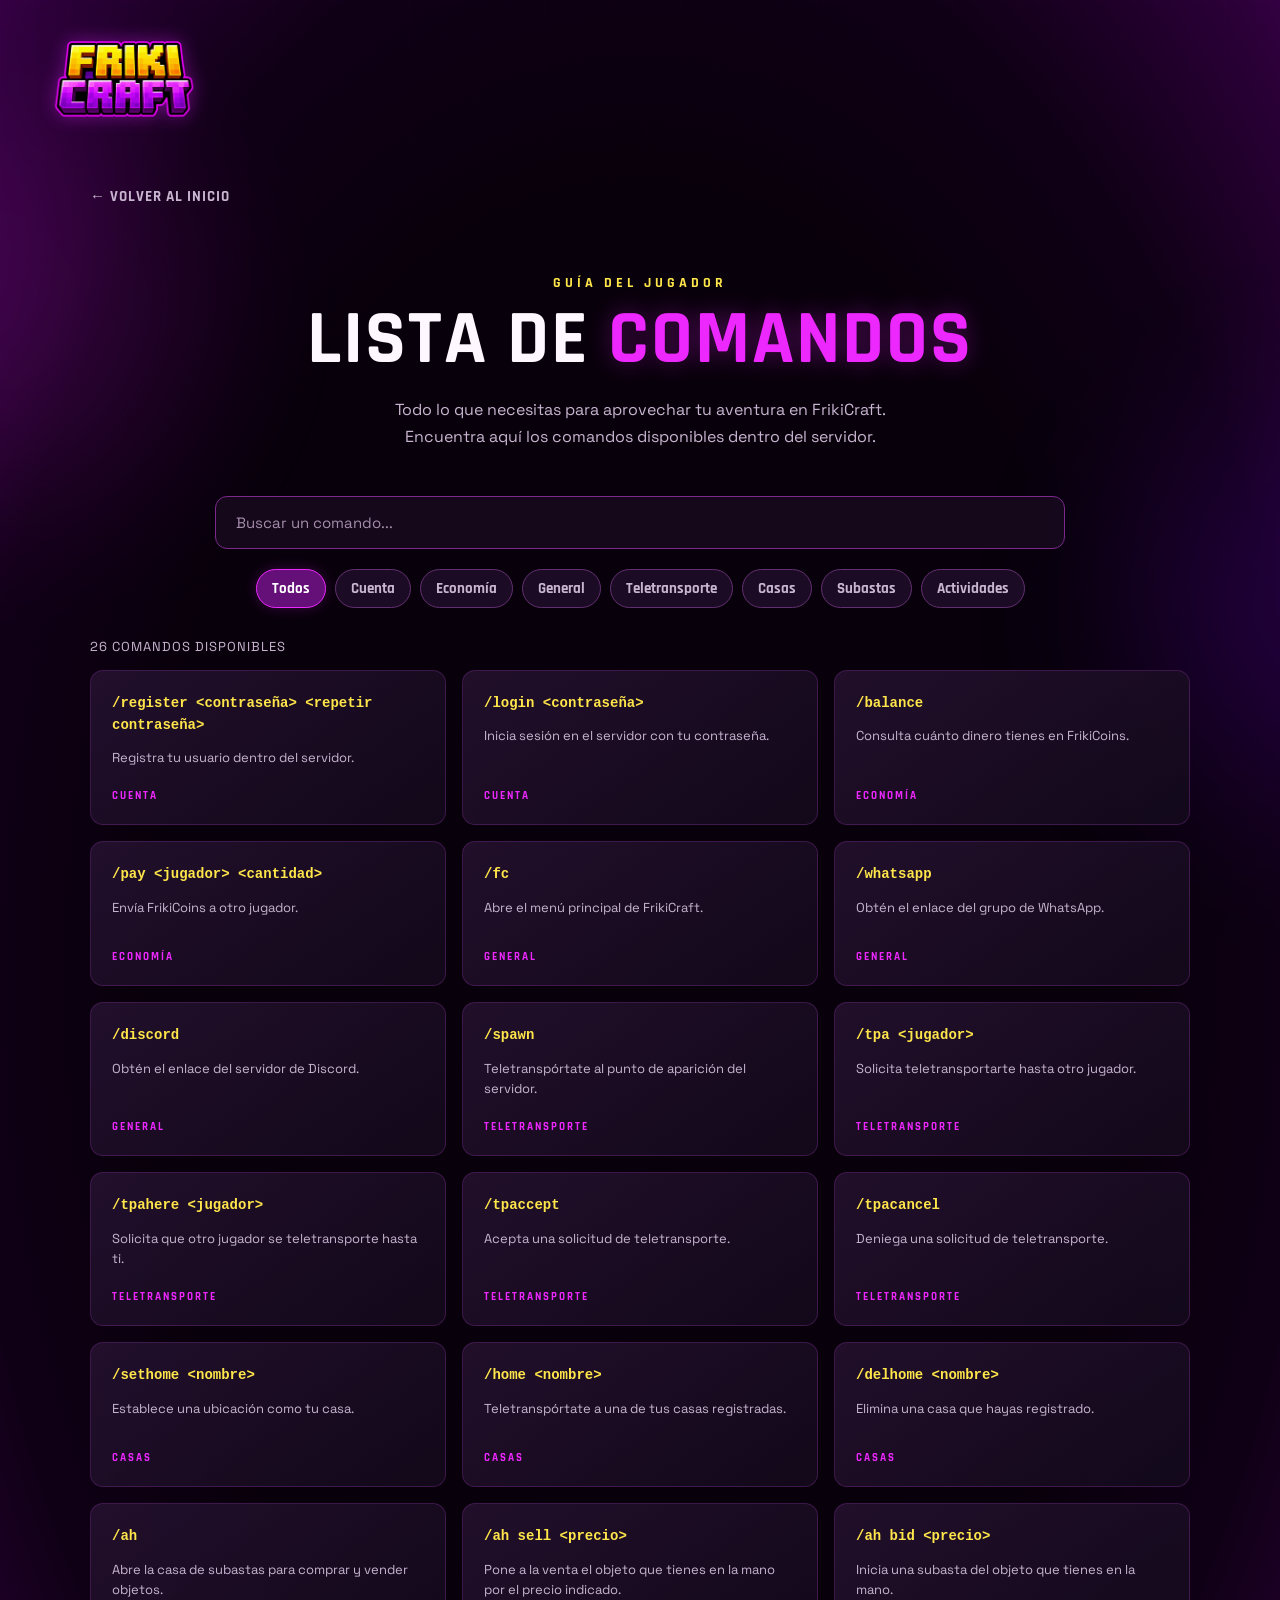
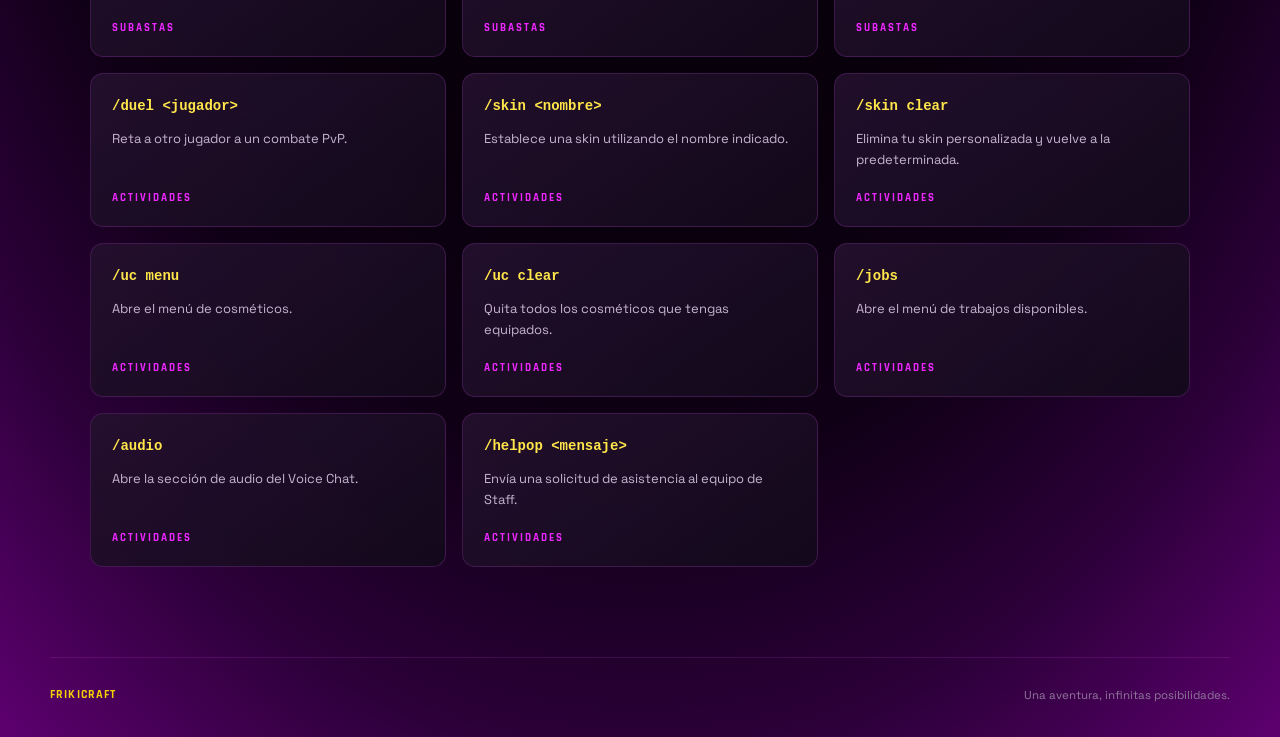
==== comandos.html @ 7a0c2e12 "Version casi completa" ====
<!DOCTYPE html>
<html lang="es">
<head>
  <meta charset="UTF-8">
  <meta name="viewport" content="width=device-width, initial-scale=1.0">
  <meta name="theme-color" content="#100016">
  <title>FrikiCraft — Comandos</title>

  <link rel="stylesheet" href="/styles/home.css">
  <link rel="stylesheet" href="/styles/comandos.css">
</head>
<body class="comandos-page">

  <div class="ambient ambient-one"></div>
  <div class="ambient ambient-two"></div>

  <header class="site-header">
    <a class="brand" href="/index.html" aria-label="FrikiCraft, inicio">
      <img src="/assets/frikicraftlogo.png" alt="FrikiCraft">
    </a>
  </header>

  <main class="comandos-container">

    <a class="back-home" href="/index.html">← VOLVER AL INICIO</a>

    <section class="comandos-intro">
      <span class="section-tag">GUÍA DEL JUGADOR</span>
      <h1>LISTA DE <span>COMANDOS</span></h1>
      <p>
        Todo lo que necesitas para aprovechar tu aventura en FrikiCraft.
        Encuentra aquí los comandos disponibles dentro del servidor.
      </p>
    </section>

    <section class="comandos-tools">
      <input
        type="search"
        id="buscadorComandos"
        placeholder="Buscar un comando..."
        autocomplete="off"
        aria-label="Buscar comandos"
      >

      <div class="filtros-comandos">
        <button class="filtro activo" data-filter="todos">Todos</button>
        <button class="filtro" data-filter="cuenta">Cuenta</button>
        <button class="filtro" data-filter="economia">Economía</button>
        <button class="filtro" data-filter="general">General</button>
        <button class="filtro" data-filter="teletransporte">Teletransporte</button>
        <button class="filtro" data-filter="casas">Casas</button>
        <button class="filtro" data-filter="subastas">Subastas</button>
        <button class="filtro" data-filter="actividades">Actividades</button>
      </div>
    </section>

    <div class="comandos-resultados">
      <span id="contadorComandos">27 comandos disponibles</span>
    </div>

    <section class="comandos-grid" id="listaComandos">

      <!-- CUENTA -->
      <article class="comando-card" data-category="cuenta">
        <code>/register &lt;contraseña&gt; &lt;repetir contraseña&gt;</code>
        <p>Registra tu usuario dentro del servidor.</p>
        <span class="comando-categoria">CUENTA</span>
      </article>

      <article class="comando-card" data-category="cuenta">
        <code>/login &lt;contraseña&gt;</code>
        <p>Inicia sesión en el servidor con tu contraseña.</p>
        <span class="comando-categoria">CUENTA</span>
      </article>

      <!-- ECONOMÍA -->
      <article class="comando-card" data-category="economia">
        <code>/balance</code>
        <p>Consulta cuánto dinero tienes en FrikiCoins.</p>
        <span class="comando-categoria">ECONOMÍA</span>
      </article>

      <article class="comando-card" data-category="economia">
        <code>/pay &lt;jugador&gt; &lt;cantidad&gt;</code>
        <p>Envía FrikiCoins a otro jugador.</p>
        <span class="comando-categoria">ECONOMÍA</span>
      </article>

      <!-- GENERAL -->
      <article class="comando-card" data-category="general">
        <code>/fc</code>
        <p>Abre el menú principal de FrikiCraft.</p>
        <span class="comando-categoria">GENERAL</span>
      </article>

      <article class="comando-card" data-category="general">
        <code>/whatsapp</code>
        <p>Obtén el enlace del grupo de WhatsApp.</p>
        <span class="comando-categoria">GENERAL</span>
      </article>

      <article class="comando-card" data-category="general">
        <code>/discord</code>
        <p>Obtén el enlace del servidor de Discord.</p>
        <span class="comando-categoria">GENERAL</span>
      </article>

      <!-- TELETRANSPORTE -->
      <article class="comando-card" data-category="teletransporte">
        <code>/spawn</code>
        <p>Teletranspórtate al punto de aparición del servidor.</p>
        <span class="comando-categoria">TELETRANSPORTE</span>
      </article>

      <article class="comando-card" data-category="teletransporte">
        <code>/tpa &lt;jugador&gt;</code>
        <p>Solicita teletransportarte hasta otro jugador.</p>
        <span class="comando-categoria">TELETRANSPORTE</span>
      </article>

      <article class="comando-card" data-category="teletransporte">
        <code>/tpahere &lt;jugador&gt;</code>
        <p>Solicita que otro jugador se teletransporte hasta ti.</p>
        <span class="comando-categoria">TELETRANSPORTE</span>
      </article>

      <article class="comando-card" data-category="teletransporte">
        <code>/tpaccept</code>
        <p>Acepta una solicitud de teletransporte.</p>
        <span class="comando-categoria">TELETRANSPORTE</span>
      </article>

      <article class="comando-card" data-category="teletransporte">
        <code>/tpacancel</code>
        <p>Deniega una solicitud de teletransporte.</p>
        <span class="comando-categoria">TELETRANSPORTE</span>
      </article>

      <!-- CASAS -->
      <article class="comando-card" data-category="casas">
        <code>/sethome &lt;nombre&gt;</code>
        <p>Establece una ubicación como tu casa.</p>
        <span class="comando-categoria">CASAS</span>
      </article>

      <article class="comando-card" data-category="casas">
        <code>/home &lt;nombre&gt;</code>
        <p>Teletranspórtate a una de tus casas registradas.</p>
        <span class="comando-categoria">CASAS</span>
      </article>

      <article class="comando-card" data-category="casas">
        <code>/delhome &lt;nombre&gt;</code>
        <p>Elimina una casa que hayas registrado.</p>
        <span class="comando-categoria">CASAS</span>
      </article>

      <!-- SUBASTAS -->
      <article class="comando-card" data-category="subastas">
        <code>/ah</code>
        <p>Abre la casa de subastas para comprar y vender objetos.</p>
        <span class="comando-categoria">SUBASTAS</span>
      </article>

      <article class="comando-card" data-category="subastas">
        <code>/ah sell &lt;precio&gt;</code>
        <p>Pone a la venta el objeto que tienes en la mano por el precio indicado.</p>
        <span class="comando-categoria">SUBASTAS</span>
      </article>

      <article class="comando-card" data-category="subastas">
        <code>/ah bid &lt;precio&gt;</code>
        <p>Inicia una subasta del objeto que tienes en la mano.</p>
        <span class="comando-categoria">SUBASTAS</span>
      </article>

      <!-- ACTIVIDADES -->
      <article class="comando-card" data-category="actividades">
        <code>/duel &lt;jugador&gt;</code>
        <p>Reta a otro jugador a un combate PvP.</p>
        <span class="comando-categoria">ACTIVIDADES</span>
      </article>

      <article class="comando-card" data-category="actividades">
        <code>/skin &lt;nombre&gt;</code>
        <p>Establece una skin utilizando el nombre indicado.</p>
        <span class="comando-categoria">ACTIVIDADES</span>
      </article>

      <article class="comando-card" data-category="actividades">
        <code>/skin clear</code>
        <p>Elimina tu skin personalizada y vuelve a la predeterminada.</p>
        <span class="comando-categoria">ACTIVIDADES</span>
      </article>

      <article class="comando-card" data-category="actividades">
        <code>/uc menu</code>
        <p>Abre el menú de cosméticos.</p>
        <span class="comando-categoria">ACTIVIDADES</span>
      </article>

      <article class="comando-card" data-category="actividades">
        <code>/uc clear</code>
        <p>Quita todos los cosméticos que tengas equipados.</p>
        <span class="comando-categoria">ACTIVIDADES</span>
      </article>

      <article class="comando-card" data-category="actividades">
        <code>/jobs</code>
        <p>Abre el menú de trabajos disponibles.</p>
        <span class="comando-categoria">ACTIVIDADES</span>
      </article>

      <article class="comando-card" data-category="actividades">
        <code>/audio</code>
        <p>Abre la sección de audio del Voice Chat.</p>
        <span class="comando-categoria">ACTIVIDADES</span>
      </article>

      <article class="comando-card" data-category="actividades">
        <code>/helpop &lt;mensaje&gt;</code>
        <p>Envía una solicitud de asistencia al equipo de Staff.</p>
        <span class="comando-categoria">ACTIVIDADES</span>
      </article>

    </section>

    <div class="sin-resultados" id="sinResultados" hidden>
      <span>:(</span>
      <p>No encontramos comandos con esa búsqueda.</p>
    </div>

  </main>

  <footer>
    <span class="footer-mark">FRIKICRAFT</span>
    <p>Una aventura, infinitas posibilidades.</p>
  </footer>

  <script>
    const buscador = document.getElementById("buscadorComandos");
    const filtros = document.querySelectorAll(".filtro");
    const comandos = document.querySelectorAll(".comando-card");
    const contador = document.getElementById("contadorComandos");
    const sinResultados = document.getElementById("sinResultados");

    let categoriaActiva = "todos";

    function filtrarComandos() {
      const busqueda = buscador.value.toLowerCase().trim();
      let visibles = 0;

      comandos.forEach(comando => {
        const coincideCategoria =
          categoriaActiva === "todos" ||
          comando.dataset.category === categoriaActiva;

        const coincideTexto =
          comando.textContent.toLowerCase().includes(busqueda);

        const mostrar = coincideCategoria && coincideTexto;

        comando.hidden = !mostrar;

        if (mostrar) visibles++;
      });

      contador.textContent = `${visibles} ${visibles === 1 ? "comando disponible" : "comandos disponibles"}`;
      sinResultados.hidden = visibles !== 0;
    }

    buscador.addEventListener("input", filtrarComandos);

    filtros.forEach(filtro => {
      filtro.addEventListener("click", () => {
        filtros.forEach(boton => boton.classList.remove("activo"));
        filtro.classList.add("activo");

        categoriaActiva = filtro.dataset.filter;
        filtrarComandos();
      });
    });

    filtrarComandos();
  </script>

</body>
</html>
---- styles/home.css ----
@import url('https://fonts.googleapis.com/css2?family=Rajdhani:wght@500;600;700&family=Space+Grotesk:wght@400;500;600;700&display=swap');

:root {
  color-scheme: dark;
  --bg: #100016;
  --pink: #ed28ff;
  --purple: #8c14d9;
  --yellow: #ffe64a;
  --text: #fff7ff;
  --muted: #c8b5d0;
}
* { box-sizing: border-box; }
html { scroll-behavior: smooth; background: var(--bg); }
body {
  margin: 0; min-height: 100svh; overflow-x: hidden; color: var(--text);
  background-color: #100016;
  background-image:
    radial-gradient(
      ellipse 85% 75% at 50% 42%,
      #08000b 0%,
      #08000b 45%,
      #100016 62%,
      #2b0038 78%,
      #650078 100%
    );
  background-repeat: no-repeat;
  background-size: 100% 100%;
  font-family: 'Space Grotesk', system-ui, sans-serif;
}
body::before {
  content: ""; position: fixed; inset: 0; pointer-events: none; opacity: .16; z-index: 0;
  background-image: linear-gradient(rgba(245, 60, 255, .08) 1px, transparent 1px), linear-gradient(90deg, rgba(245, 60, 255, .08) 1px, transparent 1px);
  background-size: 34px 34px; mask-image: linear-gradient(to bottom, black, transparent 85%);
}
.ambient { position: fixed; z-index: 0; pointer-events: none; width: 24rem; height: 24rem; border-radius: 50%; filter: blur(95px); opacity: .16; }
.ambient-one { top: 12%; left: -13rem; background: #ec18ff; }
.ambient-two { top: 46%; right: -15rem; background: #7c00ff; }
.site-header {
  position: relative; z-index: 2; width: min(100% - 36px, 1180px); margin: 0 auto;
  min-height: 78px; display: flex; align-items: center; justify-content: space-between; gap: 16px;
}
.brand { display: inline-flex; align-items: center; width: clamp(100px, 16vw, 150px); }
.brand img { display: block; width: 100%; height: auto; object-fit: contain; filter: drop-shadow(0 0 9px rgba(222, 28, 255, .4)); }
.hero {
  min-height: min(830px, calc(100svh - 78px)); padding: clamp(24px, 5vh, 58px) 18px 52px;
  display: flex; flex-direction: column; align-items: center; justify-content: center; text-align: center;
}
.eyebrow { display: flex; align-items: center; justify-content: center; gap: 10px; color: #f2a8ff; font-size: .7rem; letter-spacing: .2em; font-weight: 700; }
.eyebrow-line { width: 24px; height: 1px; background: var(--pink); box-shadow: 0 0 8px var(--pink); }
.hero-art {
  display: block;
  width: min(100%, 780px);
  max-height: 57svh;
  object-fit: contain;
  margin: clamp(12px, 2.4vh, 26px) auto 4px;
  filter: drop-shadow(0 0 28px rgb(0, 0, 0));
}
footer { width: min(100% - 36px, 1180px); margin: 0 auto; padding: 18px 0 max(24px, env(safe-area-inset-bottom)); border-top: 1px solid rgba(229, 90, 255, .14); display: flex; align-items: center; justify-content: space-between; gap: 16px; color: #8f789a; font-size: .72rem; }
.footer-mark { font-family: 'Rajdhani', sans-serif; font-weight: 700; letter-spacing: .1em; color: rgb(245, 209, 4); }
.footer-mark span { color: #e75cff; margin-left: 4px; }
.sr-only { position: absolute; width: 1px; height: 1px; padding: 0; margin: -1px; overflow: hidden; clip: rect(0,0,0,0); white-space: nowrap; border: 0; }
@keyframes drift { 0%, 100% { transform: translateY(0); opacity: 1; } 60% { transform: translateY(7px); opacity: .25; } }

@media (max-width: 480px) {
  .site-header { min-height: 66px; width: calc(100% - 28px); }
  .brand { width: 105px; }
  .status { font-size: .58rem; letter-spacing: .12em; }
  .hero { min-height: calc(100svh - 66px); padding: 20px 14px 38px; }
  .eyebrow { font-size: .57rem; letter-spacing: .12em; gap: 7px; }
  .eyebrow-line { width: 13px; }
  .hero-art {
    width: 108%; max-width: 560px; max-height: 48svh; margin-top: 16px;
  }
  .intro { margin: 8px 0 19px; }
  .cta { min-height: 56px; }
  .scroll-cue { margin-top: 26px; }
  .spoiler { width: calc(100% - 32px); }
  footer { width: calc(100% - 32px); align-items: flex-start; flex-direction: column; gap: 7px; }
}
@media (prefers-reduced-motion: reduce) { *, *::before, *::after { animation-duration: .01ms !important; animation-iteration-count: 1 !important; scroll-behavior: auto !important; transition-duration: .01ms !important; } }

.section-kicker { color: var(--yellow); letter-spacing: .22em; font-size: .72rem; font-weight: 700; }
.menu-tienda { width: min(100% - 9px, 165px); margin: 0 auto; padding: clamp(44px, 8vw, 82px) 0 clamp(64px, 9vw, 100px); border-top: 1px solid rgba(229, 90, 255, .2); text-align: center; }
.tiendaboton {
  display: block;
  width: min(100%, 780px);
  max-height: 57svh;
  object-fit: contain;
  margin: clamp(12px, 2.4vh, 26px) auto 4px;
  filter: drop-shadow(0 0 28px rgb(0, 0, 0));
  transition: transform .3s ease;
}
.menu-ticket { width: min(100% - 9px, 165px); margin: 0 auto; padding: clamp(44px, 8vw, 82px) 0 clamp(64px, 9vw, 100px); border-top: 1px solid rgba(229, 90, 255, .2); text-align: center; }
.ticketboton {
  display: block;
  width: min(100%, 780px);
  max-height: 57svh;
  object-fit: contain;
  margin: clamp(12px, 2.4vh, 26px) auto 4px;
  filter: drop-shadow(0 0 28px rgb(0, 0, 0));
  transition: transform .3s ease;
}
.menu-tutoriales { width: min(100% - 9px, 165px); margin: 0 auto; padding: clamp(44px, 8vw, 82px) 0 clamp(64px, 9vw, 100px); border-top: 1px solid rgba(229, 90, 255, .2); text-align: center; }
.tutorialesboton {
  display: block;
  width: min(100%, 780px);
  max-height: 57svh;
  object-fit: contain;
  margin: clamp(12px, 2.4vh, 26px) auto 4px;
  filter: drop-shadow(0 0 28px rgb(0, 0, 0));
  transition: transform .3s ease;
}
.menu-votaciones { width: min(100% - 9px, 165px); margin: 0 auto; padding: clamp(44px, 8vw, 82px) 0 clamp(64px, 9vw, 100px); border-top: 1px solid rgba(229, 90, 255, .2); text-align: center; }
.votacionesboton {
  display: block;
  width: min(100%, 780px);
  max-height: 57svh;
  object-fit: contain;
  margin: clamp(12px, 2.4vh, 26px) auto 4px;
  filter: drop-shadow(0 0 28px rgb(0, 0, 0));
  transition: transform .3s ease;
}
.menu-comandos { width: min(100% - 9px, 165px); margin: 0 auto; padding: clamp(44px, 8vw, 82px) 0 clamp(64px, 9vw, 100px); border-top: 1px solid rgba(229, 90, 255, .2); text-align: center;}
.comandosboton {
  display: block;
  width: min(100%, 780px);
  max-height: 57svh;
  object-fit: contain;
  margin: clamp(12px, 2.4vh, 26px) auto 4px;
  filter: drop-shadow(0 0 28px rgb(0, 0, 0));
  transition: transform .3s ease;
}
.tiendaboton:hover { transform: scale(1.5); }
.ticketboton:hover { transform: scale(1.5); }
.tutorialesboton:hover { transform: scale(1.5); }
.votacionesboton:hover { transform: scale(1.5); }
.comandosboton:hover { transform: scale(1.5); }
.menu-container { display: flex; flex-wrap: wrap; justify-content: center; gap: 9px; margin: 27px 0 23px;}
.menu-container span { padding: 5px 11px; border-radius: 4px; color: #efc8fa; font-size: .67rem; letter-spacing: .1em;}

.trailer-section {
  width: min(900px, calc(100% - 36px));
  margin: 70px auto;
  text-align: center;
  position: relative;
  z-index: 1;
}

.trailer-tag {
  color: var(--yellow);
  font-family: Rajdhani, sans-serif;
  font-size: 14px;
  font-weight: 700;
  letter-spacing: 4px;
}

.trailer-section h2 {
  font-family: Rajdhani, sans-serif;
  font-size: clamp(35px, 6vw, 55px);
  font-weight: 800;
  margin: 10px 0;
}

.trailer-section h2 span {
  color: var(--pink);
  text-shadow: 0 0 20px #ed28ff55;
}

.trailer-section > p {
  color: var(--muted);
  margin-bottom: 30px;
}

.trailer-container {
  position: relative;
  width: 100%;
  aspect-ratio: 16 / 9;
  overflow: hidden;
  border: 1px solid #ed28ff80;
  border-radius: 14px;
  background: #08000b;
  box-shadow: 0 0 30px #ed28ff20;
}

.trailer-container iframe {
  width: 100%;
  height: 100%;
  border: 0;
  position: absolute;
  inset: 0;
}


/* CUENTA REGRESIVA */

.countdown-section {
  position: relative;
  z-index: 1;
  width: min(850px, calc(100% - 36px));
  margin: 80px auto;
  text-align: center;
}

.countdown-tag {
  color: var(--yellow);
  font-family: Rajdhani, sans-serif;
  font-size: 14px;
  font-weight: 700;
  letter-spacing: 5px;
}

.countdown-section h2 {
  font-family: Rajdhani, sans-serif;
  font-size: clamp(32px, 6vw, 55px);
  font-weight: 800;
  margin: 15px 0 35px;
}

.countdown-section h2 span {
  color: var(--pink);
  text-shadow: 0 0 20px #ed28ff55;
}

.countdown {
  display: grid;
  grid-template-columns: repeat(4, 1fr);
  gap: 15px;
}

.countdown-item {
  padding: 25px 10px;
  border: 1px solid #ed28ff75;
  border-radius: 12px;
  background: linear-gradient(145deg, #27102fdd, #100016ee);
  box-shadow: 0 0 25px #ed28ff15;
}

.countdown-item span {
  display: block;
  color: white;
  font-family: Rajdhani, sans-serif;
  font-size: clamp(38px, 7vw, 65px);
  font-weight: 800;
  line-height: 1;
  text-shadow: 0 0 20px #ed28ff70;
  font-variant-numeric: tabular-nums;
}

.countdown-item small {
  display: block;
  margin-top: 12px;
  color: var(--pink);
  font-family: Rajdhani, sans-serif;
  font-size: 13px;
  font-weight: 700;
  letter-spacing: 3px;
}

.countdown-date {
  margin-top: 25px;
  color: var(--yellow);
  font-family: Rajdhani, sans-serif;
  font-weight: 700;
  font-size: 16px;
  letter-spacing: 2px;
}

#countdown-finished {
  margin-top: 30px;
  color: var(--yellow);
  font-family: Rajdhani, sans-serif;
  font-size: clamp(28px, 5vw, 45px);
  font-weight: 800;
  text-shadow: 0 0 25px #ffe64a70;
}

@media (max-width: 550px) {
  .countdown-section {
    margin: 60px auto;
  }

  .countdown {
    gap: 8px;
  }

  .countdown-item {
    padding: 20px 5px;
  }

  .countdown-item span {
    font-size: 38px;
  }

  .countdown-item small {
    font-size: 10px;
    letter-spacing: 1px;
  }

  .countdown-date {
    font-size: 13px;
  }
}

/* ESTUDIO DE DESARROLLO */

.studio-section {
  position: relative;
  z-index: 1;
  display: flex;
  flex-direction: column;
  align-items: center;
  text-align: center;
  width: min(500px, calc(100% - 36px));
  margin: 80px auto 55px;
}

.studio-label {
  color: var(--muted);
  font-family: Rajdhani, sans-serif;
  font-size: 13px;
  font-weight: 700;
  letter-spacing: 5px;
  margin-bottom: 20px;
}

.studio-logo {
  width: min(240px, 70%);
}

.studio-logo img {
  display: block;
  width: 100%;
  height: auto;
  object-fit: contain;
  filter: drop-shadow(0 0 18px #ed28ff25);
  transition: transform .3s ease, filter .3s ease;
}

.studio-logo img:hover {
  transform: scale(1.05);
  filter: drop-shadow(0 0 25px #ed28ff55);
}

.studio-section p {
  color: var(--muted);
  font-size: 12px;
  letter-spacing: 1px;
  margin-top: 15px;
}
---- styles/comandos.css ----
.comandos-container {
  width: min(1100px, calc(100% - 36px));
  margin: 35px auto 90px;
  position: relative;
  z-index: 1;
}

.back-home {
  display: inline-block;
  color: var(--muted);
  text-decoration: none;
  font-family: Rajdhani, sans-serif;
  font-weight: 700;
  letter-spacing: 1px;
  font-size: 15px;
  transition: color .2s ease;
}

.back-home:hover {
  color: var(--pink);
}

.comandos-intro {
  text-align: center;
  max-width: 700px;
  margin: 65px auto 45px;
}

.section-tag {
  display: inline-block;
  color: var(--yellow);
  font-family: Rajdhani, sans-serif;
  font-weight: 700;
  font-size: 14px;
  letter-spacing: 4px;
  margin-bottom: 12px;
}

.comandos-intro h1 {
  font-family: Rajdhani, sans-serif;
  font-size: clamp(42px, 8vw, 76px);
  font-weight: 800;
  line-height: .95;
  margin: 0 0 20px;
  letter-spacing: 2px;
}

.comandos-intro h1 span {
  color: var(--pink);
  text-shadow: 0 0 25px #ed28ff55;
}

.comandos-intro p {
  color: var(--muted);
  font-size: 16px;
  line-height: 1.7;
  margin: 0 auto;
  max-width: 560px;
}

.comandos-tools {
  max-width: 850px;
  margin: 0 auto 25px;
}

#buscadorComandos {
  display: block;
  width: 100%;
  box-sizing: border-box;
  padding: 16px 20px;
  border: 1px solid #7c288d;
  border-radius: 12px;
  outline: none;
  background: #190b20cc;
  color: var(--text);
  font-family: inherit;
  font-size: 15px;
  transition: border-color .2s, box-shadow .2s;
}

#buscadorComandos::placeholder {
  color: #a58eac;
}

#buscadorComandos:focus {
  border-color: var(--pink);
  box-shadow: 0 0 18px #ed28ff25;
}

.filtros-comandos {
  display: flex;
  flex-wrap: wrap;
  justify-content: center;
  gap: 9px;
  margin-top: 20px;
}

.filtro {
  padding: 9px 15px;
  border: 1px solid #633071;
  border-radius: 30px;
  background: #1c0b25;
  color: var(--muted);
  font-family: Rajdhani, sans-serif;
  font-size: 15px;
  font-weight: 700;
  cursor: pointer;
  transition: .2s ease;
}

.filtro:hover {
  border-color: var(--pink);
  color: white;
}

.filtro.activo {
  background: #651078;
  border-color: var(--pink);
  color: white;
  box-shadow: 0 0 14px #ed28ff35;
}

.comandos-resultados {
  max-width: 100%;
  margin: 30px 0 15px;
  color: var(--muted);
  font-size: 13px;
  letter-spacing: 1px;
  text-transform: uppercase;
}

.comandos-grid {
  display: grid;
  grid-template-columns: repeat(3, minmax(0, 1fr));
  gap: 16px;
}

.comando-card {
  position: relative;
  display: flex;
  flex-direction: column;
  align-items: flex-start;
  min-height: 145px;
  padding: 21px;
  box-sizing: border-box;
  border: 1px solid #65247780;
  border-radius: 13px;
  background: linear-gradient(145deg, #24102eeb, #13091beF);
  transition: transform .2s ease, border-color .2s ease,
              box-shadow .2s ease;
}

.comando-card:hover {
  transform: translateY(-4px);
  border-color: var(--pink);
  box-shadow: 0 8px 25px #ed28ff18;
}

.comando-card[hidden] {
  display: none;
}

.comando-card code {
  display: inline-block;
  color: var(--yellow);
  font-family: monospace;
  font-size: 14px;
  font-weight: 700;
  line-height: 1.6;
  overflow-wrap: anywhere;
}

.comando-card p {
  color: var(--muted);
  font-size: 13px;
  line-height: 1.6;
  margin: 12px 0 20px;
}

.comando-categoria {
  margin-top: auto;
  color: var(--pink);
  font-family: Rajdhani, sans-serif;
  font-size: 11px;
  font-weight: 700;
  letter-spacing: 2px;
}

.sin-resultados {
  text-align: center;
  padding: 55px 15px;
  color: var(--muted);
}

.sin-resultados[hidden] {
  display: none;
}

.sin-resultados span {
  display: block;
  color: var(--pink);
  font-family: Rajdhani, sans-serif;
  font-size: 55px;
  font-weight: 800;
  margin-bottom: 10px;
}

footer {
  position: relative;
  z-index: 1;
  text-align: center;
}

@media (max-width: 850px) {
  .comandos-grid {
    grid-template-columns: repeat(2, minmax(0, 1fr));
  }
}

@media (max-width: 550px) {
  .comandos-container {
    width: calc(100% - 28px);
    margin-top: 25px;
  }

  .comandos-intro {
    margin: 55px auto 35px;
  }

  .comandos-intro p {
    font-size: 14px;
  }

  .comandos-grid {
    grid-template-columns: 1fr;
    gap: 12px;
  }

  .comando-card {
    min-height: 125px;
    padding: 18px;
  }

  .filtros-comandos {
    justify-content: flex-start;
  }

  .filtro {
    font-size: 14px;
    padding: 8px 12px;
  }
}
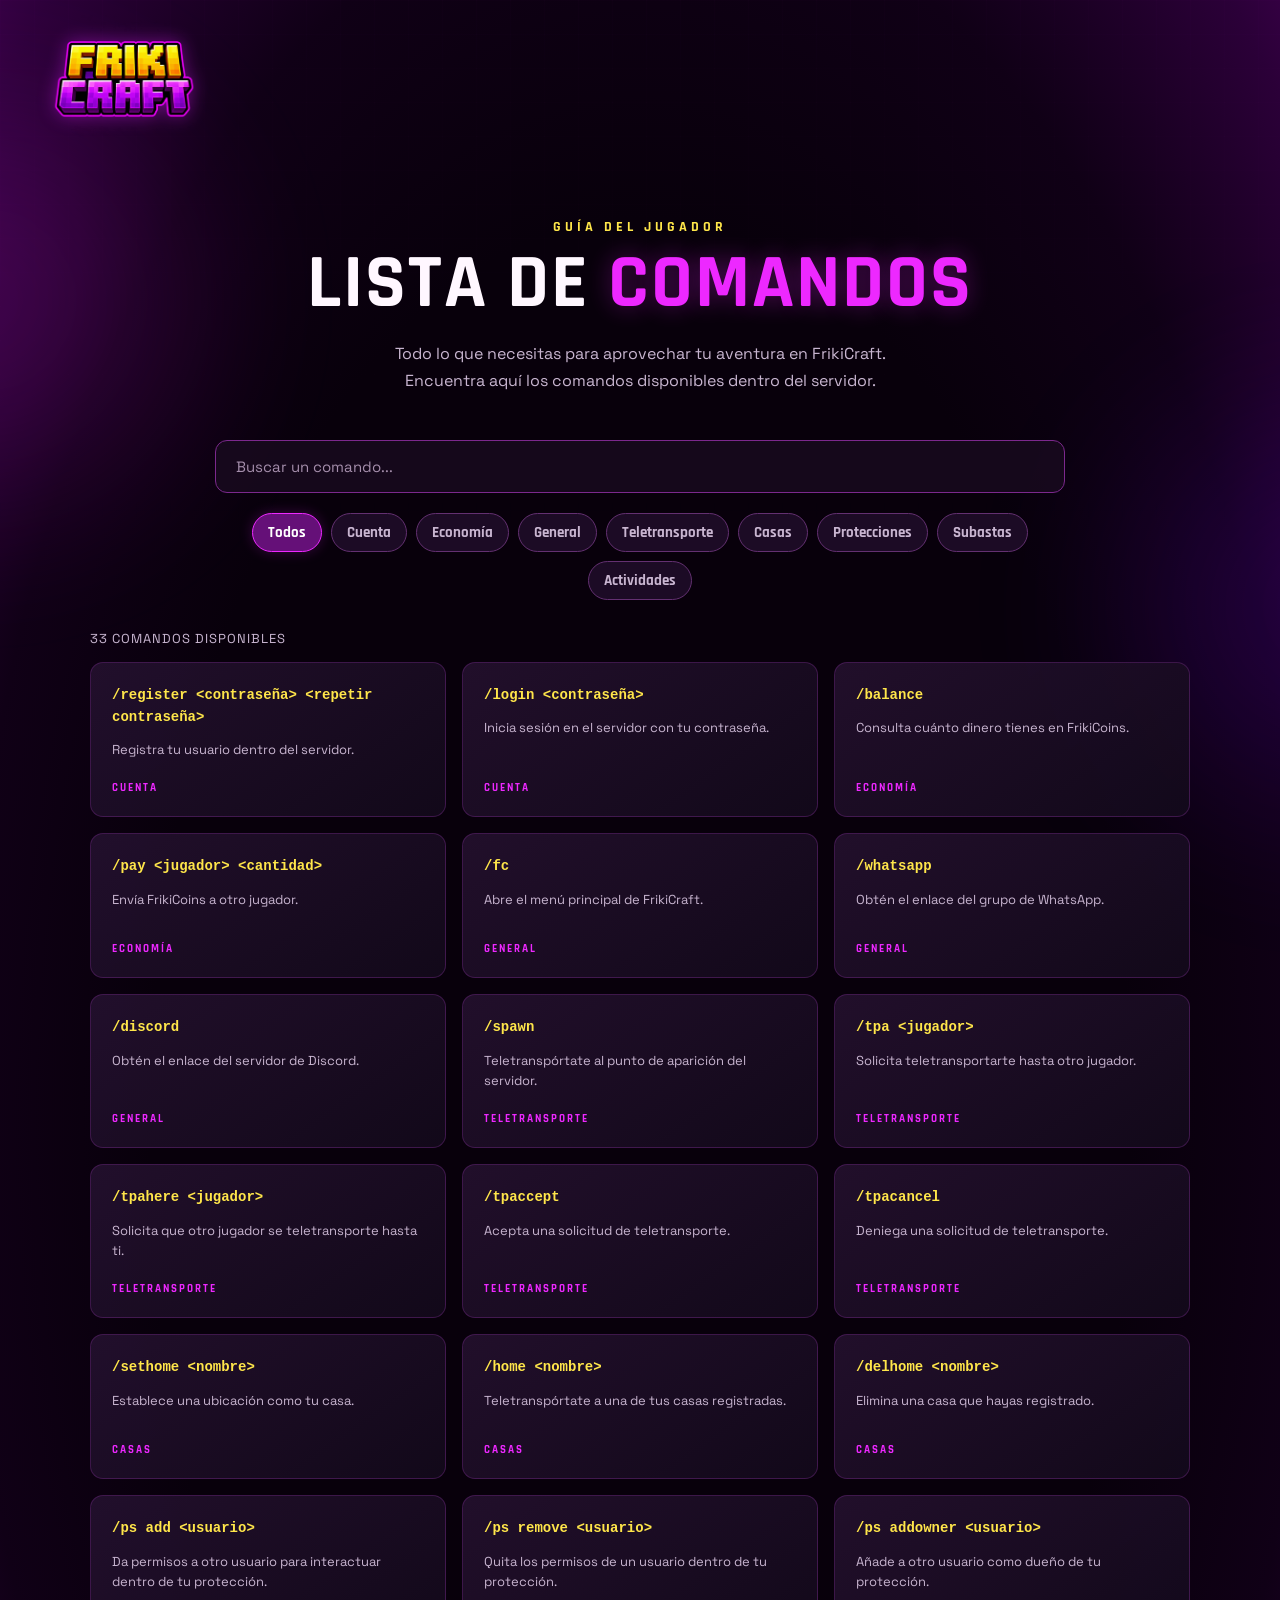
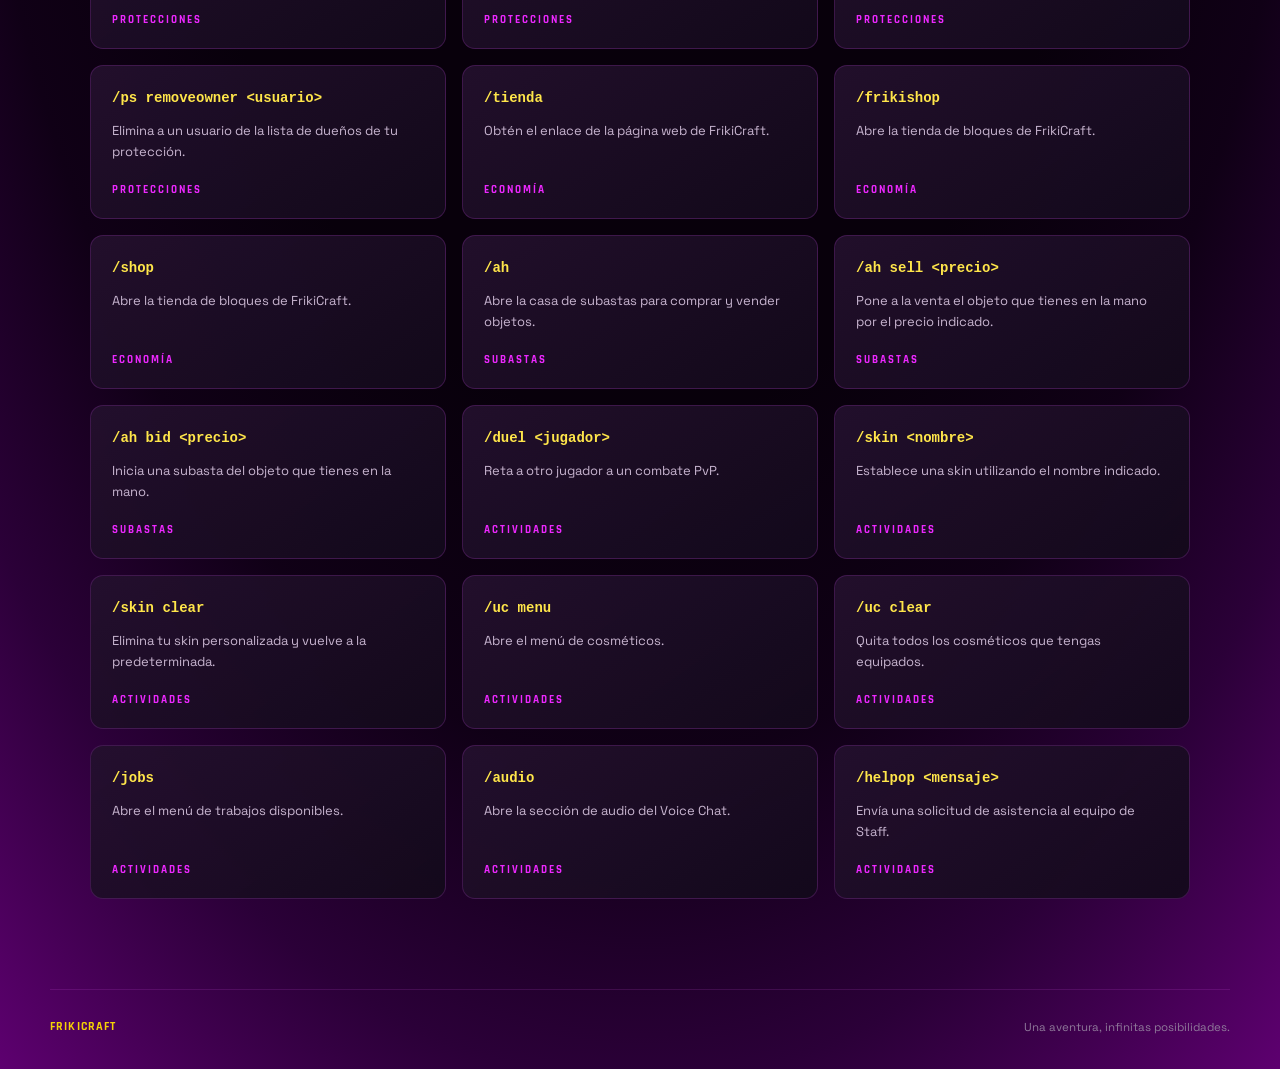
==== commit b56a097f: "Mejora de la pagina web" ====
--- a/comandos.html
+++ b/comandos.html
@@ -22,8 +22,6 @@
   </header>
 
   <main class="comandos-container">
-
-    <a class="back-home" href="/index.html">← VOLVER AL INICIO</a>
 
     <section class="comandos-intro">
       <span class="section-tag">GUÍA DEL JUGADOR</span>
@@ -50,13 +48,14 @@
         <button class="filtro" data-filter="general">General</button>
         <button class="filtro" data-filter="teletransporte">Teletransporte</button>
         <button class="filtro" data-filter="casas">Casas</button>
+        <button class="filtro" data-filter="protecciones">Protecciones</button>
         <button class="filtro" data-filter="subastas">Subastas</button>
         <button class="filtro" data-filter="actividades">Actividades</button>
       </div>
     </section>
 
     <div class="comandos-resultados">
-      <span id="contadorComandos">27 comandos disponibles</span>
+      <span id="contadorComandos">34 comandos disponibles</span>
     </div>
 
     <section class="comandos-grid" id="listaComandos">
@@ -154,6 +153,50 @@
         <code>/delhome &lt;nombre&gt;</code>
         <p>Elimina una casa que hayas registrado.</p>
         <span class="comando-categoria">CASAS</span>
+      </article>
+
+      <!-- PROTECCIONES -->
+      <article class="comando-card" data-category="protecciones">
+        <code>/ps add &lt;usuario&gt;</code>
+        <p>Da permisos a otro usuario para interactuar dentro de tu protección.</p>
+        <span class="comando-categoria">PROTECCIONES</span>
+      </article>
+
+      <article class="comando-card" data-category="protecciones">
+        <code>/ps remove &lt;usuario&gt;</code>
+        <p>Quita los permisos de un usuario dentro de tu protección.</p>
+        <span class="comando-categoria">PROTECCIONES</span>
+      </article>
+
+      <article class="comando-card" data-category="protecciones">
+        <code>/ps addowner &lt;usuario&gt;</code>
+        <p>Añade a otro usuario como dueño de tu protección.</p>
+        <span class="comando-categoria">PROTECCIONES</span>
+      </article>
+
+      <article class="comando-card" data-category="protecciones">
+        <code>/ps removeowner &lt;usuario&gt;</code>
+        <p>Elimina a un usuario de la lista de dueños de tu protección.</p>
+        <span class="comando-categoria">PROTECCIONES</span>
+      </article>
+
+      <!-- TIENDAS -->
+      <article class="comando-card" data-category="economia">
+        <code>/tienda</code>
+        <p>Obtén el enlace de la página web de FrikiCraft.</p>
+        <span class="comando-categoria">ECONOMÍA</span>
+      </article>
+
+      <article class="comando-card" data-category="economia">
+        <code>/frikishop</code>
+        <p>Abre la tienda de bloques de FrikiCraft.</p>
+        <span class="comando-categoria">ECONOMÍA</span>
+      </article>
+
+      <article class="comando-card" data-category="economia">
+        <code>/shop</code>
+        <p>Abre la tienda de bloques de FrikiCraft.</p>
+        <span class="comando-categoria">ECONOMÍA</span>
       </article>
 
       <!-- SUBASTAS -->
--- a/styles/home.css
+++ b/styles/home.css
@@ -346,4 +346,28 @@
   font-size: 12px;
   letter-spacing: 1px;
   margin-top: 15px;
+}
+
+/* BOTÓN REGLAS */
+
+.menu-reglas {
+    width: min(100% - 9px, 165px);
+    margin: 0 auto;
+    padding: clamp(44px, 8vw, 82px) 0 clamp(64px, 9vw, 100px);
+    border-top: 1px solid rgba(229, 90, 255, .2);
+    text-align: center;
+}
+
+.reglasboton {
+    display: block;
+    width: min(100%, 780px);
+    max-height: 57svh;
+    object-fit: contain;
+    margin: clamp(12px, 2.4vh, 26px) auto 4px;
+    filter: drop-shadow(0 0 28px rgb(0, 0, 0));
+    transition: transform .3s ease;
+}
+
+.reglasboton:hover {
+    transform: scale(1.5);
 }
